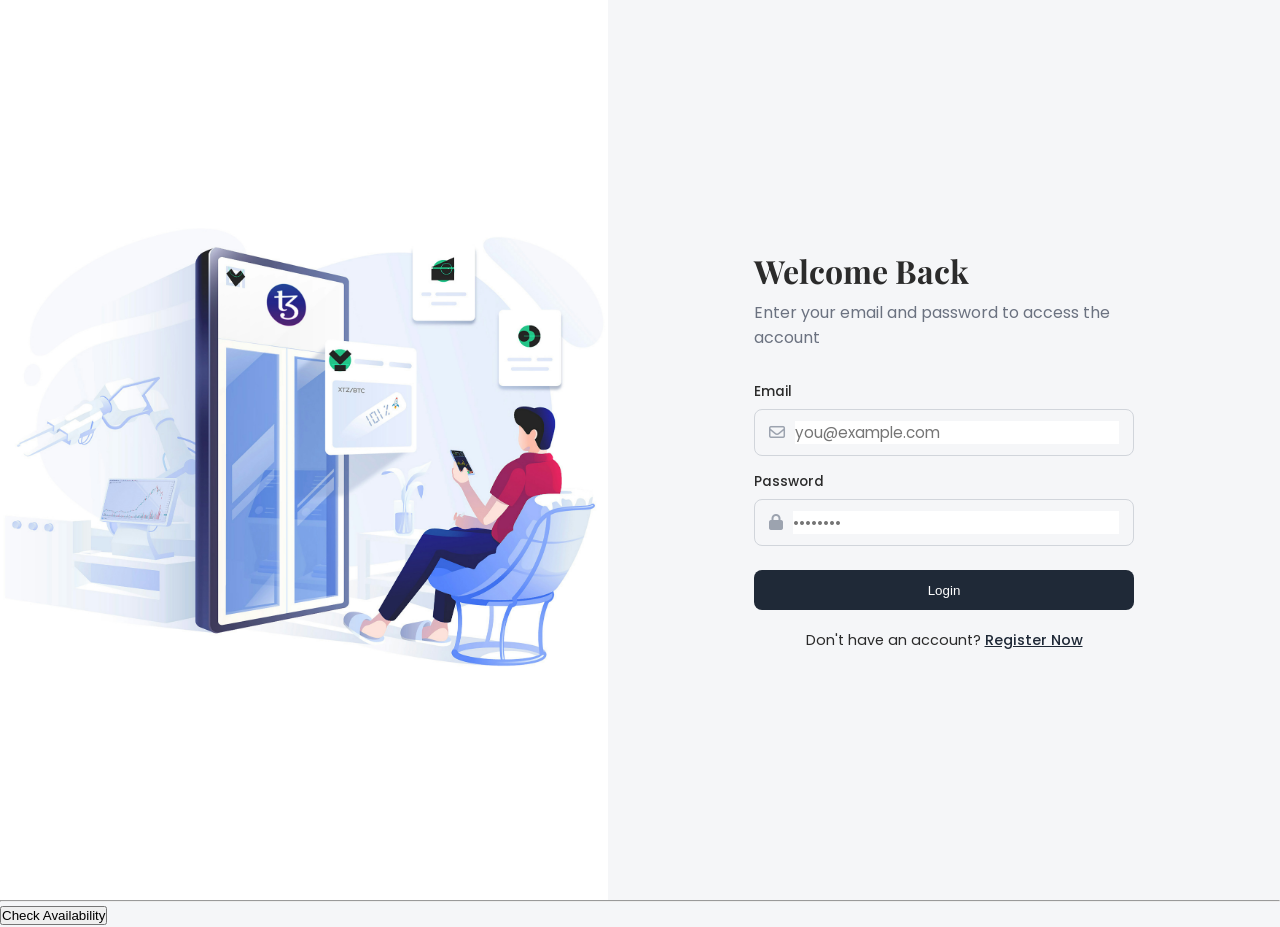
==== ParkingSystem-frontend/dashboard.html @ 0166a676 "Initial commit: parking system backend with JWT auth, Singleton tracker, ticket/fee/payment flow, fr" ====
<!DOCTYPE html>
<html>

<head>
  <title>Parking System - Dashboard</title>
  <script>
    if (!sessionStorage.getItem("token")) {
      window.location.href = "index.html";
    }
  </script>
  <link rel="stylesheet" href="https://cdnjs.cloudflare.com/ajax/libs/font-awesome/6.5.1/css/all.min.css">
  <link href="https://fonts.googleapis.com/css2?family=Playfair+Display:wght@600;700&family=Poppins:wght@400;500&display=swap" rel="stylesheet">
  <link rel="stylesheet" href="style.css">
</head>

<body>
  <nav class="navbar">
    <div class="navbar-brand">
      <i class="fa-solid fa-square-parking"></i> Parking System
    </div>
    <button id="logout" class="logout-btn">
      <i class="fa-solid fa-right-from-bracket"></i> Logout
    </button>
  </nav>

  <main class="dashboard-main">
    <section class="availability-card">
      <div class="availability-text">
        <h1>Parking Availability</h1>
        <p class="subtext">Live count of open parking slots</p>
        <button id="checkAvailability" class="primary-btn">
          <i class="fa-solid fa-arrows-rotate"></i> Refresh
        </button>
      </div>
      <div class="availability-stat">
        <span id="availableCount">—</span>
        <span class="stat-divider">/</span>
        <span id="totalCount">—</span>
        <p class="stat-label">Slots Available</p>
      </div>
    </section>

    <section id="adminControls" class="admin-card" style="display: none;">
      <h2><i class="fa-solid fa-user-shield"></i> Admin Controls</h2>
      <div class="admin-actions">
        <div class="admin-action">
          <p>Mark the next free slot as occupied</p>
          <button id="occupySlot" class="secondary-btn">Occupy a Slot</button>
        </div>
        <div class="admin-action">
          <p>Release a slot by its number</p>
          <div class="release-row">
            <div class="input-wrap">
              <i class="fa-solid fa-hashtag"></i>
              <input type="text" id="releaseSlotNumber" placeholder="e.g. S1" />
            </div>
            <button id="releaseSlot" class="secondary-btn">Release</button>
          </div>
        </div>
      </div>
      <p id="adminMessage" class="result-text"></p>
    </section>
  </main>

  <script src="js/shared.js"></script>
  <script src="js/parking.js"></script>
</body>

</html>
---- ParkingSystem-frontend/style.css ----
* { box-sizing: border-box; margin: 0; padding: 0; }

body {
  font-family: 'Poppins', sans-serif;
  color: #2b2b2b;
}

.auth-page {
  display: flex;
  min-height: 100vh;
}

.auth-image {
  flex: 1;
  background: #1f2937;
}

.auth-image img {
  width: 100%;
  height: 100%;
  object-fit: contain;
  background: white; /* fills the empty space with this color */
}

.auth-form-side {
  flex: 1;
  display: flex;
  align-items: center;
  justify-content: center;
  padding: 2rem;
}

.auth-card {
  width: 100%;
  max-width: 380px;
}

.auth-card h1 {
  font-family: 'Playfair Display', serif;
  font-size: 2rem;
  margin-bottom: 0.5rem;
}

.subtext {
  color: #6b7280;
  margin-bottom: 2rem;
}

label {
  display: block;
  font-size: 0.85rem;
  font-weight: 500;
  margin-bottom: 0.4rem;
  margin-top: 1rem;
}

.input-wrap {
  display: flex;
  align-items: center;
  border: 1px solid #d1d5db;
  border-radius: 8px;
  padding: 0.7rem 0.9rem;
}

.input-wrap i {
  color: #9ca3af;
  margin-right: 0.6rem;
}

.input-wrap input {
  border: none;
  outline: none;
  flex: 1;
  font-family: 'Poppins', sans-serif;
  font-size: 0.95rem;
}

button[type="submit"] {
  width: 100%;
  margin-top: 1.5rem;
  padding: 0.8rem;
  background: #1f2937;
  color: white;
  border: none;
  border-radius: 8px;
  font-weight: 500;
  cursor: pointer;
}

button[type="submit"]:hover {
  background: #111827;
}

.switch-link {
  margin-top: 1.2rem;
  font-size: 0.9rem;
  text-align: center;
}

.switch-link a {
  color: #1f2937;
  font-weight: 500;
}


/* NEW DASHBOARD */
body { background: #f5f6f8; }

.navbar {
  display: flex;
  justify-content: space-between;
  align-items: center;
  padding: 1.2rem 2.5rem;
  background: #1f2937;
  color: white;
}

.navbar-brand {
  font-family: 'Playfair Display', serif;
  font-size: 1.3rem;
}

.navbar-brand i { margin-right: 0.5rem; }

.logout-btn {
  background: rgba(255,255,255,0.1);
  border: 1px solid rgba(255,255,255,0.2);
  color: white;
  padding: 0.5rem 1rem;
  border-radius: 6px;
  font-family: 'Poppins', sans-serif;
  font-size: 0.85rem;
  cursor: pointer;
}

.logout-btn:hover { background: rgba(255,255,255,0.18); }

.dashboard-main {
  max-width: 900px;
  margin: 2.5rem auto;
  padding: 0 1.5rem;
  display: flex;
  flex-direction: column;
  gap: 1.5rem;
}

.availability-card {
  background: white;
  border-radius: 14px;
  padding: 2.2rem;
  box-shadow: 0 4px 16px rgba(0,0,0,0.06);
  display: flex;
  justify-content: space-between;
  align-items: center;
  gap: 2rem;
}

.availability-text h1 {
  font-family: 'Playfair Display', serif;
  font-size: 1.6rem;
}

.availability-text .subtext {
  color: #6b7280;
  margin: 0.3rem 0 1.2rem;
  font-size: 0.9rem;
}

.availability-stat {
  text-align: center;
  min-width: 160px;
}

.availability-stat span#availableCount {
  font-family: 'Playfair Display', serif;
  font-size: 2.8rem;
  font-weight: 700;
  color: #1f2937;
}

.stat-divider {
  font-size: 1.8rem;
  color: #9ca3af;
  margin: 0 0.2rem;
}

.availability-stat span#totalCount {
  font-size: 1.8rem;
  color: #9ca3af;
}

.stat-label {
  color: #6b7280;
  font-size: 0.8rem;
  margin-top: 0.3rem;
}

.admin-card {
  background: white;
  border-radius: 14px;
  padding: 2.2rem;
  box-shadow: 0 4px 16px rgba(0,0,0,0.06);
}

.admin-card h2 {
  font-family: 'Playfair Display', serif;
  font-size: 1.2rem;
  margin-bottom: 1.5rem;
}

.admin-actions {
  display: flex;
  gap: 2rem;
  flex-wrap: wrap;
}

.admin-action {
  flex: 1;
  min-width: 220px;
}

.admin-action p {
  font-size: 0.85rem;
  color: #6b7280;
  margin-bottom: 0.6rem;
}

.primary-btn, .secondary-btn {
  padding: 0.7rem 1.3rem;
  border: none;
  border-radius: 8px;
  font-family: 'Poppins', sans-serif;
  font-weight: 500;
  font-size: 0.9rem;
  cursor: pointer;
}

.primary-btn { background: #1f2937; color: white; }
.primary-btn:hover { background: #111827; }
.secondary-btn { background: #eef2f7; color: #1f2937; }
.secondary-btn:hover { background: #e2e8f0; }

.release-row { display: flex; gap: 0.6rem; }
.release-row .input-wrap { flex: 1; }
.release-row button { flex-shrink: 0; }

.result-text {
  margin-top: 1rem;
  font-size: 0.9rem;
  color: #374151;
}
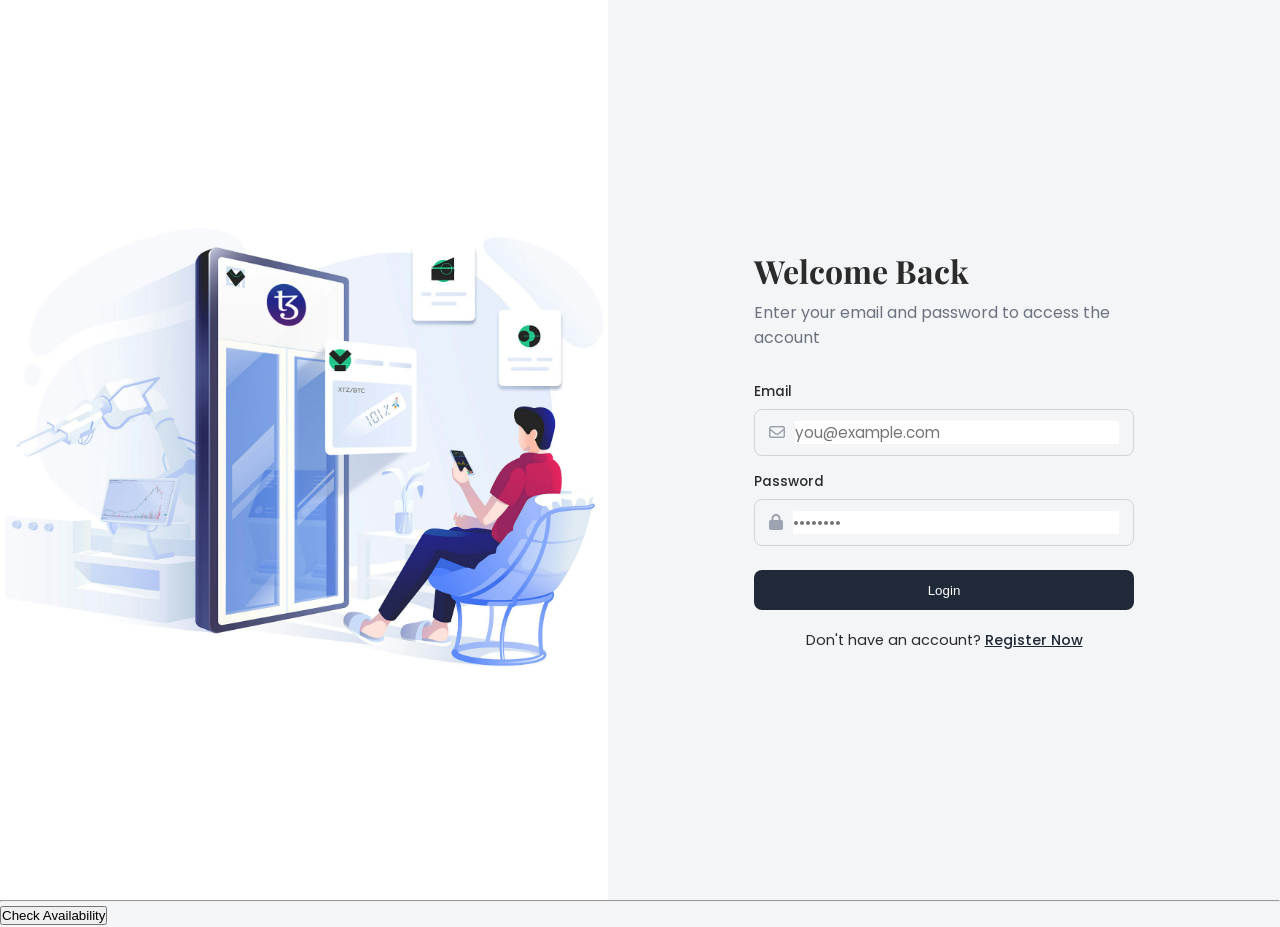
==== commit d4159ecf: "Frontend Revamp" ====
--- a/ParkingSystem-frontend/dashboard.html
+++ b/ParkingSystem-frontend/dashboard.html
@@ -1,6 +1,5 @@
 <!DOCTYPE html>
 <html>
-
 <head>
   <title>Parking System - Dashboard</title>
   <script>
@@ -9,61 +8,101 @@
     }
   </script>
   <link rel="stylesheet" href="https://cdnjs.cloudflare.com/ajax/libs/font-awesome/6.5.1/css/all.min.css">
-  <link href="https://fonts.googleapis.com/css2?family=Playfair+Display:wght@600;700&family=Poppins:wght@400;500&display=swap" rel="stylesheet">
+  <link href="https://fonts.googleapis.com/css2?family=Playfair+Display:wght@600;700&family=Poppins:wght@400;500;600&display=swap" rel="stylesheet">
   <link rel="stylesheet" href="style.css">
 </head>
 
 <body>
-  <nav class="navbar">
-    <div class="navbar-brand">
-      <i class="fa-solid fa-square-parking"></i> Parking System
-    </div>
-    <button id="logout" class="logout-btn">
-      <i class="fa-solid fa-right-from-bracket"></i> Logout
-    </button>
-  </nav>
+  <div class="app-shell">
+    <aside class="sidebar">
+      <div class="sidebar-brand">
+        <i class="fa-solid fa-square-parking"></i>
+        <div>
+          <div class="brand-name">ParkEase</div>
+          <div class="brand-sub">Admin Portal</div>
+        </div>
+      </div>
 
-  <main class="dashboard-main">
-    <section class="availability-card">
-      <div class="availability-text">
-        <h1>Parking Availability</h1>
-        <p class="subtext">Live count of open parking slots</p>
-        <button id="checkAvailability" class="primary-btn">
-          <i class="fa-solid fa-arrows-rotate"></i> Refresh
-        </button>
-      </div>
-      <div class="availability-stat">
-        <span id="availableCount">—</span>
-        <span class="stat-divider">/</span>
-        <span id="totalCount">—</span>
-        <p class="stat-label">Slots Available</p>
-      </div>
-    </section>
+      <nav class="sidebar-nav">
+        <a href="dashboard.html" class="nav-item active"><i class="fa-solid fa-gauge"></i> Dashboard</a>
+        <a href="#" class="nav-item"><i class="fa-solid fa-ticket"></i> Issue Ticket</a>
+        <a href="#" class="nav-item"><i class="fa-solid fa-right-from-bracket"></i> Exit & Payment</a>
+      </nav>
 
-    <section id="adminControls" class="admin-card" style="display: none;">
-      <h2><i class="fa-solid fa-user-shield"></i> Admin Controls</h2>
-      <div class="admin-actions">
-        <div class="admin-action">
-          <p>Mark the next free slot as occupied</p>
-          <button id="occupySlot" class="secondary-btn">Occupy a Slot</button>
-        </div>
-        <div class="admin-action">
-          <p>Release a slot by its number</p>
-          <div class="release-row">
-            <div class="input-wrap">
-              <i class="fa-solid fa-hashtag"></i>
-              <input type="text" id="releaseSlotNumber" placeholder="e.g. S1" />
-            </div>
-            <button id="releaseSlot" class="secondary-btn">Release</button>
+      <div class="sidebar-footer">
+        <div class="profile-box">
+          <i class="fa-solid fa-circle-user"></i>
+          <div>
+            <div class="profile-email" id="profileEmail">—</div>
+            <div class="profile-role" id="profileRole">—</div>
           </div>
         </div>
+        <button id="logout" class="logout-btn"><i class="fa-solid fa-right-from-bracket"></i> Logout</button>
       </div>
-      <p id="adminMessage" class="result-text"></p>
-    </section>
-  </main>
+    </aside>
+
+    <main class="content-area">
+      <section class="welcome-banner">
+        <h1>Keep things moving</h1>
+        <p>Welcome back, <span id="welcomeUser">—</span>. Issue tickets, process exits, and track live availability — all in one place.</p>
+      </section>
+
+      <section class="availability-overview">
+        <div class="section-header">
+          <h2>Space Availability</h2>
+          <button id="checkAvailability" class="refresh-btn"><i class="fa-solid fa-arrows-rotate"></i> Refresh</button>
+        </div>
+        <div class="stat-grid" id="statGrid"></div>
+      </section>
+
+      <section id="adminControls" class="admin-grid" style="display: none;">
+        <div class="panel">
+          <h2><i class="fa-solid fa-ticket"></i> Issue Ticket</h2>
+          <label>Vehicle Number</label>
+          <div class="input-wrap">
+            <i class="fa-solid fa-hashtag"></i>
+            <input type="text" id="vehicleNumber" placeholder="e.g. ABC-123" />
+          </div>
+          <label>Vehicle Type</label>
+          <select id="vehicleType">
+            <option value="Car">Car</option>
+            <option value="Bike">Bike</option>
+            <option value="Truck">Truck</option>
+          </select>
+          <button id="issueTicket" class="primary-btn">Issue Ticket</button>
+          <div id="issuedTicket" class="panel-result"></div>
+        </div>
+
+        <div class="panel">
+          <h2><i class="fa-solid fa-right-from-bracket"></i> Exit & Payment</h2>
+          <label>Ticket ID</label>
+          <div class="input-wrap">
+            <i class="fa-solid fa-ticket"></i>
+            <input type="number" id="exitTicketId" placeholder="e.g. 7" />
+          </div>
+          <button id="calculateExit" class="primary-btn">Calculate Exit Fee</button>
+          <div id="exitResult" class="panel-result"></div>
+
+          <div id="paymentSection" class="payment-row" style="display: none;">
+            <div class="payment-select-wrap">
+              <label>Payment Method</label>
+              <select id="paymentMethod">
+                <option value="Cash">Cash</option>
+                <option value="Card">Card</option>
+                <option value="JazzCash">JazzCash</option>
+              </select>
+            </div>
+            <button id="confirmPayment" class="primary-btn">Confirm Payment</button>
+          </div>
+          <div id="paymentResult" class="panel-result"></div>
+        </div>
+      </section>
+    </main>
+  </div>
+
+  <div id="printTicket" class="print-only"></div>
 
   <script src="js/shared.js"></script>
   <script src="js/parking.js"></script>
 </body>
-
 </html>
--- a/ParkingSystem-frontend/style.css
+++ b/ParkingSystem-frontend/style.css
@@ -104,7 +104,7 @@
 
 
 /* NEW DASHBOARD */
-body { background: #f5f6f8; }
+body { background: #f4f5f7; }
 
 .navbar {
   display: flex;
@@ -132,101 +132,136 @@
   font-size: 0.85rem;
   cursor: pointer;
 }
-
 .logout-btn:hover { background: rgba(255,255,255,0.18); }
 
 .dashboard-main {
-  max-width: 900px;
+  max-width: 1000px;
   margin: 2.5rem auto;
   padding: 0 1.5rem;
   display: flex;
   flex-direction: column;
-  gap: 1.5rem;
-}
-
-.availability-card {
+  gap: 2rem;
+}
+
+.section-header {
+  display: flex;
+  justify-content: space-between;
+  align-items: center;
+  margin-bottom: 1.2rem;
+}
+
+.section-header h1 {
+  font-family: 'Playfair Display', serif;
+  font-size: 1.5rem;
+}
+
+.refresh-btn {
+  background: white;
+  border: 1px solid #d1d5db;
+  padding: 0.5rem 1rem;
+  border-radius: 8px;
+  font-family: 'Poppins', sans-serif;
+  font-size: 0.85rem;
+  cursor: pointer;
+  color: #374151;
+}
+.refresh-btn:hover { background: #f9fafb; }
+
+.stat-grid {
+  display: grid;
+  grid-template-columns: repeat(auto-fit, minmax(180px, 1fr));
+  gap: 1rem;
+}
+
+.stat-card {
   background: white;
   border-radius: 14px;
-  padding: 2.2rem;
-  box-shadow: 0 4px 16px rgba(0,0,0,0.06);
-  display: flex;
-  justify-content: space-between;
-  align-items: center;
-  gap: 2rem;
-}
-
-.availability-text h1 {
-  font-family: 'Playfair Display', serif;
-  font-size: 1.6rem;
-}
-
-.availability-text .subtext {
-  color: #6b7280;
-  margin: 0.3rem 0 1.2rem;
-  font-size: 0.9rem;
-}
-
-.availability-stat {
+  padding: 1.6rem;
+  box-shadow: 0 2px 10px rgba(0,0,0,0.05);
   text-align: center;
-  min-width: 160px;
-}
-
-.availability-stat span#availableCount {
-  font-family: 'Playfair Display', serif;
-  font-size: 2.8rem;
+}
+
+.stat-card i {
+  font-size: 1.4rem;
+  color: #1f2937;
+  margin-bottom: 0.6rem;
+}
+
+.stat-numbers { display: flex; justify-content: center; align-items: baseline; gap: 0.2rem; }
+
+.stat-available {
+  font-family: 'Playfair Display', serif;
+  font-size: 2.2rem;
   font-weight: 700;
   color: #1f2937;
 }
 
-.stat-divider {
-  font-size: 1.8rem;
-  color: #9ca3af;
-  margin: 0 0.2rem;
-}
-
-.availability-stat span#totalCount {
-  font-size: 1.8rem;
-  color: #9ca3af;
-}
+.stat-divider { color: #9ca3af; font-size: 1.3rem; }
+
+.stat-total { font-size: 1.3rem; color: #9ca3af; }
 
 .stat-label {
+  margin-top: 0.4rem;
+  font-size: 0.85rem;
   color: #6b7280;
-  font-size: 0.8rem;
-  margin-top: 0.3rem;
-}
-
-.admin-card {
+  text-transform: uppercase;
+  letter-spacing: 0.04em;
+}
+
+.admin-grid {
+  display: grid;
+  grid-template-columns: repeat(auto-fit, minmax(300px, 1fr));
+  gap: 1.5rem;
+}
+
+.panel {
   background: white;
   border-radius: 14px;
-  padding: 2.2rem;
-  box-shadow: 0 4px 16px rgba(0,0,0,0.06);
-}
-
-.admin-card h2 {
-  font-family: 'Playfair Display', serif;
-  font-size: 1.2rem;
-  margin-bottom: 1.5rem;
-}
-
-.admin-actions {
-  display: flex;
-  gap: 2rem;
-  flex-wrap: wrap;
-}
-
-.admin-action {
-  flex: 1;
-  min-width: 220px;
-}
-
-.admin-action p {
-  font-size: 0.85rem;
-  color: #6b7280;
-  margin-bottom: 0.6rem;
+  padding: 1.8rem;
+  box-shadow: 0 2px 10px rgba(0,0,0,0.05);
+}
+
+.panel h2 {
+  font-family: 'Playfair Display', serif;
+  font-size: 1.15rem;
+  margin-bottom: 1.2rem;
+}
+
+.panel h2 i { margin-right: 0.4rem; color: #6b7280; }
+
+.panel label {
+  display: block;
+  font-size: 0.8rem;
+  font-weight: 600;
+  color: #374151;
+  margin-bottom: 0.4rem;
+  margin-top: 0.9rem;
+}
+
+.panel label:first-of-type { margin-top: 0; }
+
+.panel select {
+  width: 100%;
+  padding: 0.7rem 0.9rem;
+  border: 1px solid #d1d5db;
+  border-radius: 8px;
+  font-family: 'Poppins', sans-serif;
+  font-size: 0.9rem;
+  background: white;
+}
+
+.panel .primary-btn, .panel .secondary-btn {
+  width: 100%;
+  margin-top: 1.2rem;
+}
+
+.panel .payment-row .primary-btn {
+  width: auto;
+  margin-top: 0;
 }
 
 .primary-btn, .secondary-btn {
-  padding: 0.7rem 1.3rem;
+  padding: 0.75rem 1.2rem;
   border: none;
   border-radius: 8px;
   font-family: 'Poppins', sans-serif;
@@ -234,18 +269,175 @@
   font-size: 0.9rem;
   cursor: pointer;
 }
-
 .primary-btn { background: #1f2937; color: white; }
 .primary-btn:hover { background: #111827; }
 .secondary-btn { background: #eef2f7; color: #1f2937; }
 .secondary-btn:hover { background: #e2e8f0; }
 
-.release-row { display: flex; gap: 0.6rem; }
-.release-row .input-wrap { flex: 1; }
-.release-row button { flex-shrink: 0; }
-
-.result-text {
+.payment-row {
+  display: flex;
+  gap: 0.6rem;
   margin-top: 1rem;
+  align-items: flex-end;
+}
+
+.payment-select-wrap {
+  flex: 1;
+  min-width: 140px;
+}
+
+.payment-select-wrap label {
+  display: block;
+  font-size: 0.8rem;
+  font-weight: 600;
+  color: #374151;
+  margin-bottom: 0.4rem;
+}
+
+.payment-row select {
+  width: 100%;
+  margin: 0;
+}
+
+.payment-row button {
+  margin: 0;
+  flex-shrink: 0;
+}
+
+.panel-result { margin-top: 1rem; font-size: 0.9rem; }
+.panel-result p { margin: 0; }
+
+.success-text { color: #16a34a; font-weight: 500; }
+.error-text { color: #dc2626; font-weight: 500; }
+
+.print-only { display: none; }
+@media print {
+  body > *:not(.print-only) { display: none !important; }
+  .print-only {
+    display: block !important;
+    padding: 2rem;
+    font-family: 'Poppins', sans-serif;
+  }
+}
+
+
+/* SIDEBAR */
+html, body { height: 100%; }
+
+.app-shell {
+  display: flex;
+  height: 100vh;
+}
+
+.sidebar {
+  width: 240px;
+  flex-shrink: 0;
+  background: #1f2937;
+  color: white;
+  display: flex;
+  flex-direction: column;
+  padding: 1.5rem 1.2rem;
+  overflow-y: auto;
+}
+
+.sidebar-brand {
+  display: flex;
+  align-items: center;
+  gap: 0.7rem;
+  margin-bottom: 2rem;
+}
+
+.sidebar-brand i { font-size: 1.4rem; }
+
+.brand-name {
+  font-family: 'Playfair Display', serif;
+  font-size: 1.1rem;
+}
+
+.brand-sub {
+  font-size: 0.75rem;
+  color: #9ca3af;
+}
+
+.sidebar-nav {
+  display: flex;
+  flex-direction: column;
+  gap: 0.3rem;
+  flex: 1;
+}
+
+.nav-item {
+  display: flex;
+  align-items: center;
+  gap: 0.7rem;
+  padding: 0.7rem 0.8rem;
+  border-radius: 8px;
+  color: #d1d5db;
+  text-decoration: none;
   font-size: 0.9rem;
-  color: #374151;
-}+}
+
+.nav-item:hover { background: rgba(255,255,255,0.06); }
+.nav-item.active { background: rgba(255,255,255,0.1); color: white; }
+
+.sidebar-footer {
+  border-top: 1px solid rgba(255,255,255,0.1);
+  padding-top: 1rem;
+  margin-top: 1rem;
+}
+
+.profile-box {
+  display: flex;
+  align-items: center;
+  gap: 0.6rem;
+  margin-bottom: 0.8rem;
+}
+
+.profile-box i { font-size: 1.6rem; color: #9ca3af; }
+.profile-email { font-size: 0.85rem; }
+.profile-role { font-size: 0.75rem; color: #9ca3af; }
+
+.sidebar-footer .logout-btn {
+  width: 100%;
+  justify-content: center;
+  display: flex;
+  align-items: center;
+  gap: 0.5rem;
+}
+
+.content-area {
+  flex: 1;
+  overflow-y: auto;
+  padding: 2rem 2.5rem;
+  display: flex;
+  flex-direction: column;
+  gap: 2rem;
+}
+
+/* Welcome Banner & Colored Cards */
+.welcome-banner {
+  background: #127536;
+  border-radius: 16px;
+  padding: 1.8rem 2rem;
+}
+
+.welcome-banner h1 {
+  font-family: 'Playfair Display', serif;
+  font-size: 1.6rem;
+  color: white;
+}
+
+.welcome-banner p {
+  margin-top: 0.4rem;
+  color: #d1fae5;
+  font-size: 0.95rem;
+}
+
+.stat-green { background: #e7f8ee; }
+.stat-green i, .stat-green .stat-available, .stat-green .stat-total { color: #16a34a; }
+
+.stat-purple { background: #f1edfb; }
+.stat-purple i, .stat-purple .stat-available, .stat-purple .stat-total { color: #7c3aed; }
+
+.stat-orange { background: #fdf0e3; }
+.stat-orange i, .stat-orange .stat-available, .stat-orange .stat-total { color: #ea580c; }
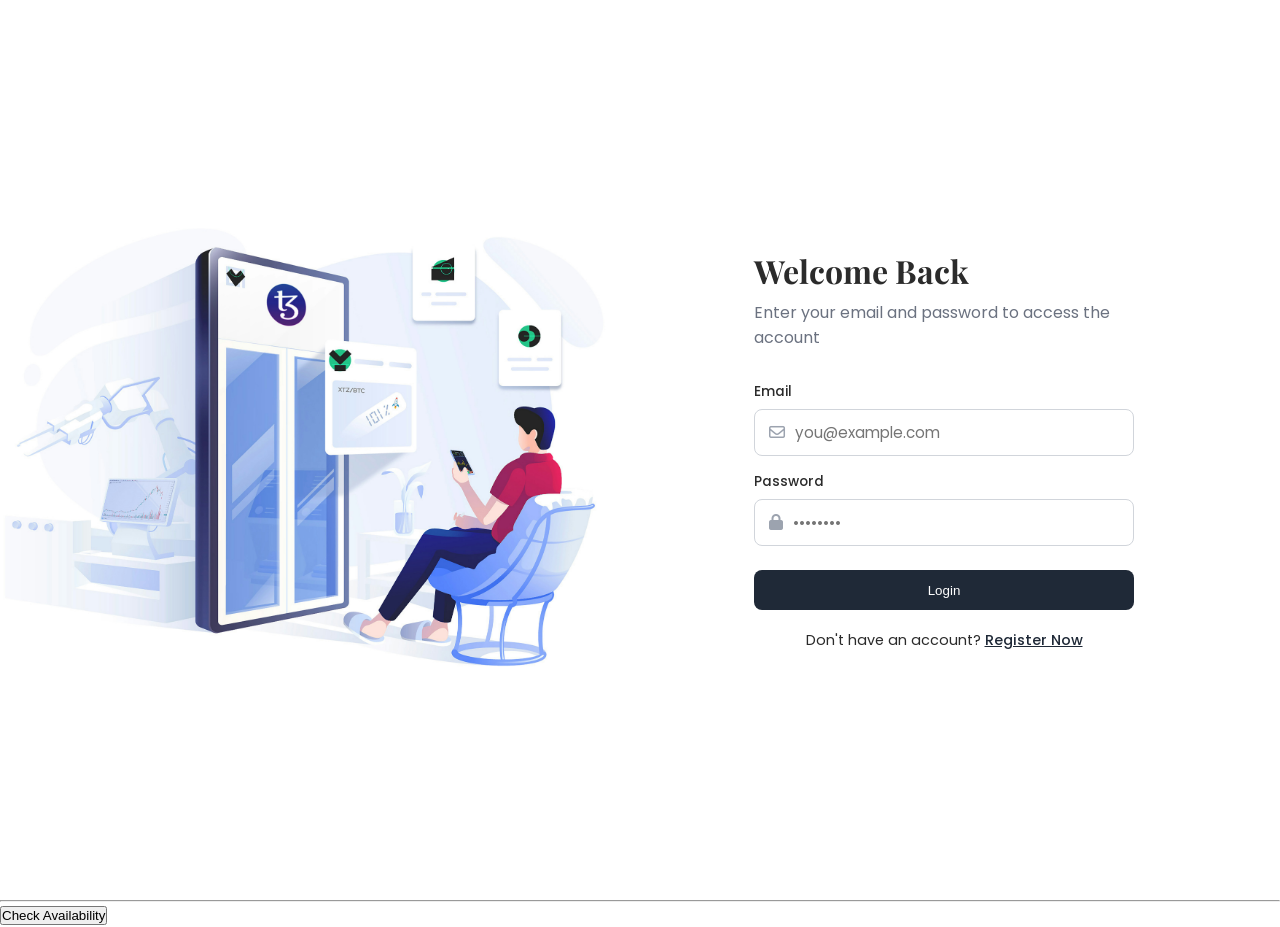
==== commit d81f47cc: "Print ticket UI and style layout changes" ====
--- a/ParkingSystem-frontend/dashboard.html
+++ b/ParkingSystem-frontend/dashboard.html
@@ -9,7 +9,8 @@
   </script>
   <link rel="stylesheet" href="https://cdnjs.cloudflare.com/ajax/libs/font-awesome/6.5.1/css/all.min.css">
   <link href="https://fonts.googleapis.com/css2?family=Playfair+Display:wght@600;700&family=Poppins:wght@400;500;600&display=swap" rel="stylesheet">
-  <link rel="stylesheet" href="style.css">
+  <link rel="stylesheet" href="base.css">
+  <link rel="stylesheet" href="dashboard.css">
 </head>
 
 <body>
--- a/ParkingSystem-frontend/base.css
+++ b/ParkingSystem-frontend/base.css
@@ -0,0 +1,29 @@
+* { box-sizing: border-box; margin: 0; padding: 0; }
+
+html, body { height: 100%; }
+
+body {
+  font-family: 'Poppins', sans-serif;
+  color: #2b2b2b;
+}
+
+.input-wrap {
+  display: flex;
+  align-items: center;
+  border: 1px solid #d1d5db;
+  border-radius: 8px;
+  padding: 0.7rem 0.9rem;
+}
+
+.input-wrap i {
+  color: #9ca3af;
+  margin-right: 0.6rem;
+}
+
+.input-wrap input {
+  border: none;
+  outline: none;
+  flex: 1;
+  font-family: 'Poppins', sans-serif;
+  font-size: 0.95rem;
+}
--- a/ParkingSystem-frontend/dashboard.css
+++ b/ParkingSystem-frontend/dashboard.css
@@ -0,0 +1,345 @@
+body { background: #f4f5f7; }
+
+.logout-btn {
+  background: rgba(255,255,255,0.1);
+  border: 1px solid rgba(255,255,255,0.2);
+  color: white;
+  padding: 0.5rem 1rem;
+  border-radius: 6px;
+  font-family: 'Poppins', sans-serif;
+  font-size: 0.85rem;
+  cursor: pointer;
+}
+.logout-btn:hover { background: rgba(255,255,255,0.18); }
+
+.section-header {
+  display: flex;
+  justify-content: space-between;
+  align-items: center;
+  margin-bottom: 1.2rem;
+}
+
+.section-header h1 {
+  font-family: 'Playfair Display', serif;
+  font-size: 1.5rem;
+}
+
+.refresh-btn {
+  background: white;
+  border: 1px solid #d1d5db;
+  padding: 0.5rem 1rem;
+  border-radius: 8px;
+  font-family: 'Poppins', sans-serif;
+  font-size: 0.85rem;
+  cursor: pointer;
+  color: #374151;
+}
+.refresh-btn:hover { background: #f9fafb; }
+
+.stat-grid {
+  display: grid;
+  grid-template-columns: repeat(auto-fit, minmax(180px, 1fr));
+  gap: 1rem;
+}
+
+.stat-card {
+  background: white;
+  border-radius: 14px;
+  padding: 1.6rem;
+  box-shadow: 0 2px 10px rgba(0,0,0,0.05);
+  text-align: center;
+}
+
+.stat-card i {
+  font-size: 1.4rem;
+  color: #1f2937;
+  margin-bottom: 0.6rem;
+}
+
+.stat-numbers { display: flex; justify-content: center; align-items: baseline; gap: 0.2rem; }
+
+.stat-available {
+  font-family: 'Playfair Display', serif;
+  font-size: 2.2rem;
+  font-weight: 700;
+  color: #1f2937;
+}
+
+.stat-divider { color: #9ca3af; font-size: 1.3rem; }
+
+.stat-total { font-size: 1.3rem; color: #9ca3af; }
+
+.stat-label {
+  margin-top: 0.4rem;
+  font-size: 0.85rem;
+  color: #6b7280;
+  text-transform: uppercase;
+  letter-spacing: 0.04em;
+}
+
+.admin-grid {
+  display: grid;
+  grid-template-columns: repeat(auto-fit, minmax(300px, 1fr));
+  gap: 1.5rem;
+}
+
+.panel {
+  background: white;
+  border-radius: 14px;
+  padding: 1.8rem;
+  box-shadow: 0 2px 10px rgba(0,0,0,0.05);
+}
+
+.panel h2 {
+  font-family: 'Playfair Display', serif;
+  font-size: 1.15rem;
+  margin-bottom: 1.2rem;
+}
+
+.panel h2 i { margin-right: 0.4rem; color: #6b7280; }
+
+.panel label {
+  display: block;
+  font-size: 0.8rem;
+  font-weight: 600;
+  color: #374151;
+  margin-bottom: 0.4rem;
+  margin-top: 0.9rem;
+}
+
+.panel label:first-of-type { margin-top: 0; }
+
+.panel select {
+  width: 100%;
+  padding: 0.7rem 0.9rem;
+  border: 1px solid #d1d5db;
+  border-radius: 8px;
+  font-family: 'Poppins', sans-serif;
+  font-size: 0.9rem;
+  background: white;
+}
+
+.panel .primary-btn, .panel .secondary-btn {
+  width: 100%;
+  margin-top: 1.2rem;
+}
+
+.panel .payment-row .primary-btn {
+  width: auto;
+  margin-top: 0;
+}
+
+.primary-btn, .secondary-btn {
+  padding: 0.75rem 1.2rem;
+  border: none;
+  border-radius: 8px;
+  font-family: 'Poppins', sans-serif;
+  font-weight: 500;
+  font-size: 0.9rem;
+  cursor: pointer;
+}
+.primary-btn { background: #1f2937; color: white; }
+.primary-btn:hover { background: #111827; }
+.secondary-btn { background: #eef2f7; color: #1f2937; }
+.secondary-btn:hover { background: #e2e8f0; }
+
+.payment-row {
+  display: flex;
+  gap: 0.6rem;
+  margin-top: 1rem;
+  align-items: flex-end;
+}
+
+.payment-select-wrap {
+  flex: 1;
+  min-width: 140px;
+}
+
+.payment-select-wrap label {
+  display: block;
+  font-size: 0.8rem;
+  font-weight: 600;
+  color: #374151;
+  margin-bottom: 0.4rem;
+}
+
+.payment-row select {
+  width: 100%;
+  margin: 0;
+}
+
+.payment-row button {
+  margin: 0;
+  flex-shrink: 0;
+}
+
+.panel-result { margin-top: 1rem; font-size: 0.9rem; }
+.panel-result p { margin: 0; }
+
+.success-text { color: #16a34a; font-weight: 500; }
+.error-text { color: #dc2626; font-weight: 500; }
+
+.print-only { display: none; }
+@media print {
+  body > *:not(.print-only) { display: none !important; }
+  .print-only {
+    display: block !important;
+    padding: 2rem;
+    font-family: 'Poppins', sans-serif;
+  }
+}
+
+.app-shell {
+  display: flex;
+  height: 100vh;
+}
+
+.sidebar {
+  width: 240px;
+  flex-shrink: 0;
+  background: #1f2937;
+  color: white;
+  display: flex;
+  flex-direction: column;
+  padding: 1.5rem 1.2rem;
+  overflow-y: auto;
+}
+
+.sidebar-brand {
+  display: flex;
+  align-items: center;
+  gap: 0.7rem;
+  margin-bottom: 2rem;
+}
+
+.sidebar-brand i { font-size: 1.4rem; }
+
+.brand-name {
+  font-family: 'Playfair Display', serif;
+  font-size: 1.1rem;
+}
+
+.brand-sub {
+  font-size: 0.75rem;
+  color: #9ca3af;
+}
+
+.sidebar-nav {
+  display: flex;
+  flex-direction: column;
+  gap: 0.3rem;
+  flex: 1;
+}
+
+.nav-item {
+  display: flex;
+  align-items: center;
+  gap: 0.7rem;
+  padding: 0.7rem 0.8rem;
+  border-radius: 8px;
+  color: #d1d5db;
+  text-decoration: none;
+  font-size: 0.9rem;
+}
+
+.nav-item:hover { background: rgba(255,255,255,0.06); }
+.nav-item.active { background: rgba(255,255,255,0.1); color: white; }
+
+.sidebar-footer {
+  border-top: 1px solid rgba(255,255,255,0.1);
+  padding-top: 1rem;
+  margin-top: 1rem;
+}
+
+.profile-box {
+  display: flex;
+  align-items: center;
+  gap: 0.6rem;
+  margin-bottom: 0.8rem;
+}
+
+.profile-box i { font-size: 1.6rem; color: #9ca3af; }
+.profile-email { font-size: 0.85rem; }
+.profile-role { font-size: 0.75rem; color: #9ca3af; }
+
+.sidebar-footer .logout-btn {
+  width: 100%;
+  justify-content: center;
+  display: flex;
+  align-items: center;
+  gap: 0.5rem;
+}
+
+.content-area {
+  flex: 1;
+  overflow-y: auto;
+  padding: 2rem 2.5rem;
+  display: flex;
+  flex-direction: column;
+  gap: 2rem;
+}
+
+.welcome-banner {
+  background: #127536;
+  border-radius: 16px;
+  padding: 1.8rem 2rem;
+}
+
+.welcome-banner h1 {
+  font-family: 'Playfair Display', serif;
+  font-size: 1.6rem;
+  color: white;
+}
+
+.welcome-banner p {
+  margin-top: 0.4rem;
+  color: #d1fae5;
+  font-size: 0.95rem;
+}
+
+.stat-green { background: #e7f8ee; }
+.stat-green i, .stat-green .stat-available, .stat-green .stat-total { color: #16a34a; }
+
+.stat-purple { background: #f1edfb; }
+.stat-purple i, .stat-purple .stat-available, .stat-purple .stat-total { color: #7c3aed; }
+
+.stat-orange { background: #fdf0e3; }
+.stat-orange i, .stat-orange .stat-available, .stat-orange .stat-total { color: #ea580c; }
+
+.ticket-card {
+  margin-top: 1rem;
+  border: 1px dashed #d1d5db;
+  border-radius: 12px;
+  padding: 1.2rem;
+  background: #fafafa;
+}
+
+.ticket-card-header {
+  display: flex;
+  align-items: center;
+  gap: 0.5rem;
+  font-weight: 600;
+  font-size: 1rem;
+  margin-bottom: 0.8rem;
+  color: #1f2937;
+}
+
+.ticket-card-body {
+  display: flex;
+  flex-direction: column;
+  gap: 0.5rem;
+  margin-bottom: 1rem;
+}
+
+.ticket-row {
+  display: flex;
+  justify-content: space-between;
+  font-size: 0.9rem;
+}
+
+.ticket-label { color: #6b7280; }
+.ticket-value { font-weight: 500; color: #1f2937; }
+
+.ticket-card .secondary-btn {
+  width: 100%;
+}
